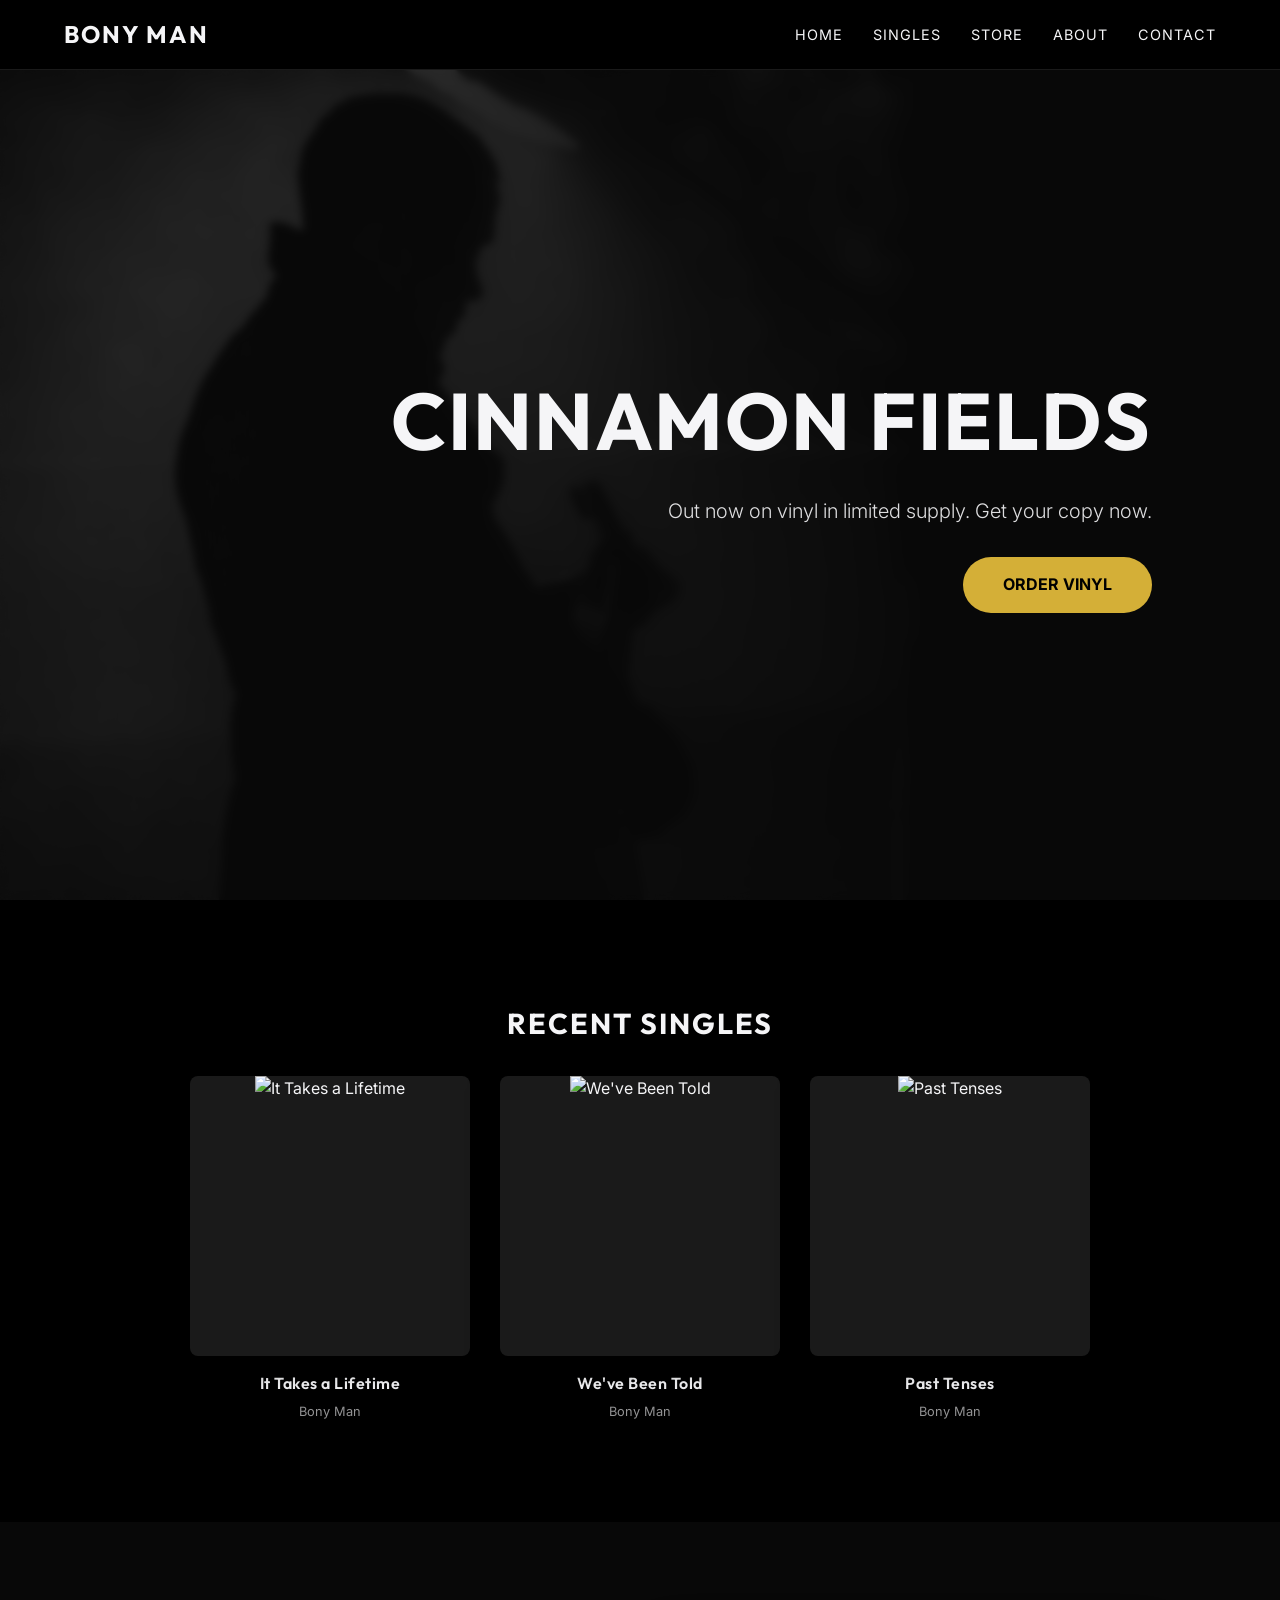
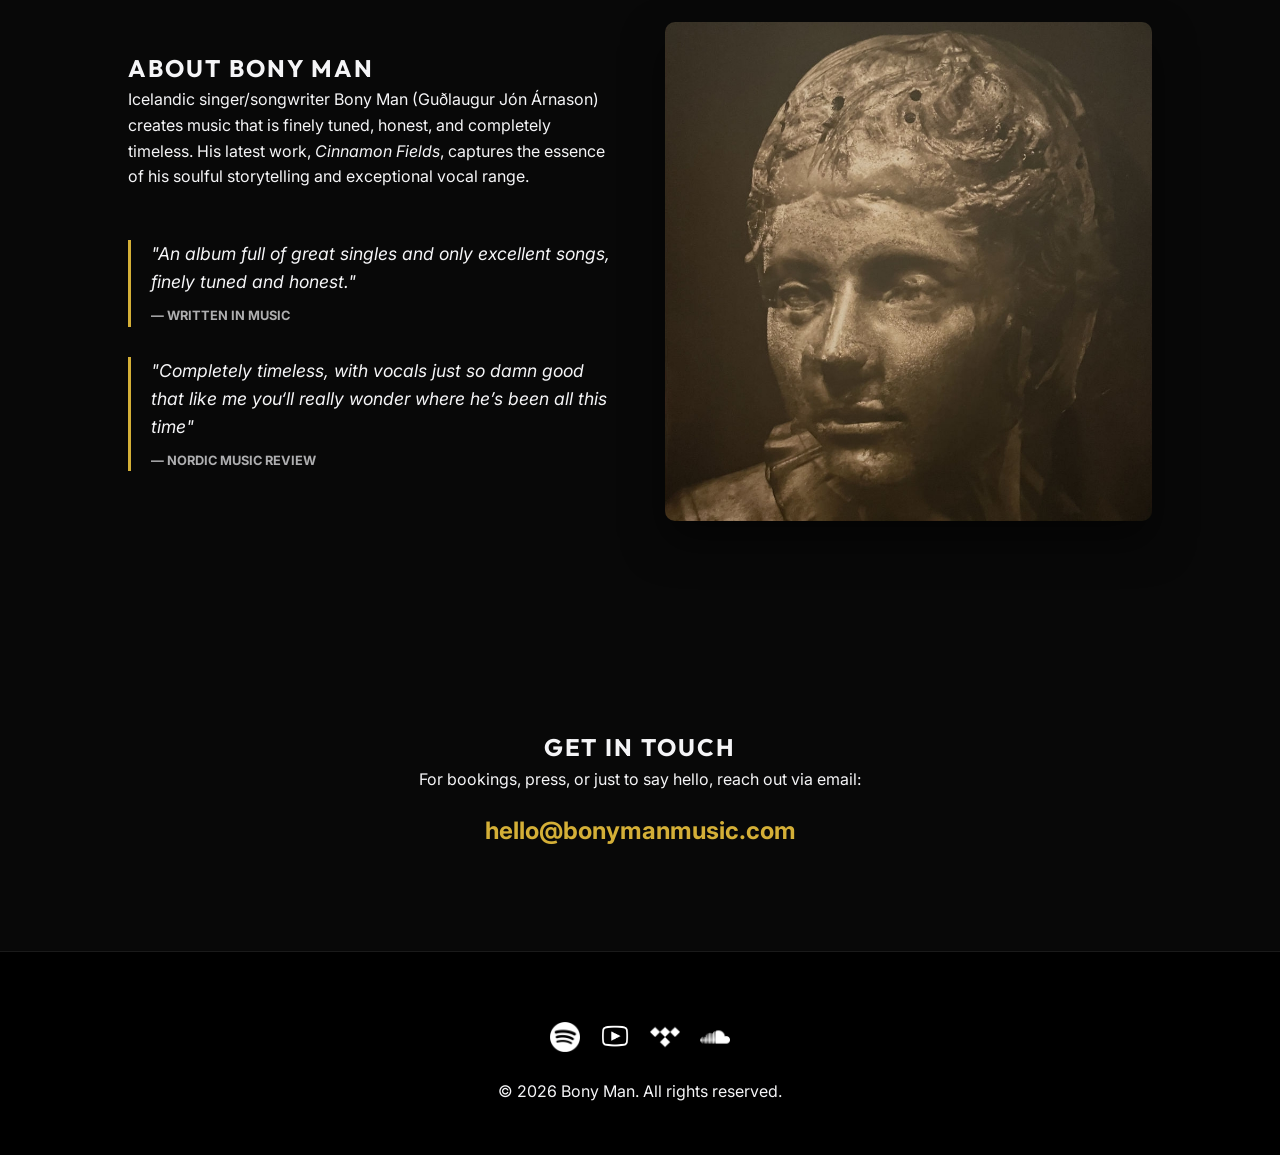
==== index.html @ 314c4dca "Initial commit: Bony Man Homepage" ====
<!DOCTYPE html>
<html lang="en">
<head>
    <meta charset="UTF-8">
    <meta name="viewport" content="width=device-width, initial-scale=1.0">
    <title>Bony Man | Cinnamon Fields</title>
    <meta name="description" content="Official website of Icelandic singer/songwriter Bony Man. Stream and buy the new album Cinnamon Fields.">
    <link rel="stylesheet" href="style.css">
</head>
<body>

    <div class="bg-wrapper"></div>

    <header>
        <a href="#" class="brand" id="nav-home">Bony Man</a>
        <nav>
            <ul>
                <li><a href="#">Home</a></li>
                <li><a href="#singles">Singles</a></li>
                <li><a href="https://bonymanmusic.com/collections/all" target="_blank">Store</a></li>
                <li><a href="#about">About</a></li>
                <li><a href="#contact">Contact</a></li>
            </ul>
        </nav>
    </header>

    <main>
        <section class="hero">
            <h1>Cinnamon Fields</h1>
            <p>Out now on vinyl in limited supply. Get your copy now.</p>
            <a href="https://bonymanmusic.com/products/bony-man-cinnamon-fields-vinyl" class="cta-button" target="_blank">Order Vinyl</a>
        </section>

        <section id="singles" class="recent-singles">
            <h2>Recent Singles</h2>
            <div class="singles-grid">
                <!-- It Takes a Lifetime -->
                <div class="single-item">
                    <a href="https://open.spotify.com/track/1tOb8Yal3JwSX6ijJuTnnU" target="_blank" class="single-link">
                        <div class="cover-container">
                            <img src="https://i.scdn.co/image/ab67616d0000b27340e9eff43332858eeaf5bcf6" alt="It Takes a Lifetime">
                            <div class="play-overlay">
                                <img src="spotify-xxl.png" alt="Play">
                            </div>
                        </div>
                        <div class="single-info">
                            <h3>It Takes a Lifetime</h3>
                            <p>Bony Man</p>
                        </div>
                    </a>
                </div>
                <!-- We've Been Told -->
                <div class="single-item">
                    <a href="https://open.spotify.com/track/4oiIKTsVmcbVFtM06JDmrp" target="_blank" class="single-link">
                        <div class="cover-container">
                            <img src="https://i.scdn.co/image/ab67616d0000b273d88ca817df7d6f83e07eb619" alt="We've Been Told">
                            <div class="play-overlay">
                                <img src="spotify-xxl.png" alt="Play">
                            </div>
                        </div>
                        <div class="single-info">
                            <h3>We've Been Told</h3>
                            <p>Bony Man</p>
                        </div>
                    </a>
                </div>
                <!-- Past Tenses -->
                <div class="single-item">
                    <a href="https://open.spotify.com/track/0FYcruRTu5aadolBDJCKzf" target="_blank" class="single-link">
                        <div class="cover-container">
                            <img src="https://i.scdn.co/image/ab67616d0000b2733564568951243048a2a9ff27" alt="Past Tenses">
                            <div class="play-overlay">
                                <img src="spotify-xxl.png" alt="Play">
                            </div>
                        </div>
                        <div class="single-info">
                            <h3>Past Tenses</h3>
                            <p>Bony Man</p>
                        </div>
                    </a>
                </div>
            </div>
        </section>

        <section id="about" class="about">
            <div class="bio">
                <h2>About Bony Man</h2>
                <p>Icelandic singer/songwriter Bony Man (Guðlaugur Jón Árnason) creates music that is finely tuned, honest, and completely timeless. His latest work, <em>Cinnamon Fields</em>, captures the essence of his soulful storytelling and exceptional vocal range.</p>
                
                <div class="press-quotes">
                    <div class="quote">
                        "An album full of great singles and only excellent songs, finely tuned and honest."
                        <cite>— Written in Music</cite>
                    </div>
                    <div class="quote">
                        "Completely timeless, with vocals just so damn good that like me you‘ll really wonder where he’s been all this time"
                        <cite>— Nordic Music Review</cite>
                    </div>
                </div>
            </div>
            <div class="album-art">
                <img src="Cinnamon_Cover.jpg" alt="Cinnamon Fields Album Cover" style="width: 100%; border-radius: 10px; box-shadow: 0 20px 40px rgba(0,0,0,0.5);">
            </div>
        </section>

        <section id="contact">
            <div style="text-align: center;">
                <h2>Get in Touch</h2>
                <p>For bookings, press, or just to say hello, reach out via email:</p>
                <a href="mailto:hello@bonymanmusic.com" style="color: var(--accent-color); font-size: 1.5rem; text-decoration: none; font-weight: 700; display: block; margin-top: 20px;">hello@bonymanmusic.com</a>
            </div>
        </section>
    </main>

    <footer id="footer">
        <div class="social-links">
            <a href="https://open.spotify.com/artist/2U7ttVDvmvjoR9PFQM4C0p" target="_blank">
                <img src="spotify-xxl.png" alt="Spotify">
            </a>
            <a href="https://www.youtube.com/channel/..." target="_blank">
                <img src="Youtube Icon.png" alt="YouTube">
            </a>
            <a href="https://tidal.com/..." target="_blank">
                <img src="Tidal Icon.png" alt="Tidal">
            </a>
            <a href="https://soundcloud.com/..." target="_blank">
                <img src="Soundcloud Icon.png" alt="Soundcloud">
            </a>
        </div>
        <p>&copy; 2026 Bony Man. All rights reserved.</p>
    </footer>

    <script>
        // Smooth scrolling for navigation links
        document.querySelectorAll('a[href^="#"]').forEach(anchor => {
            anchor.addEventListener('click', function (e) {
                if (this.getAttribute('href') !== '#') {
                    e.preventDefault();
                    document.querySelector(this.getAttribute('href')).scrollIntoView({
                        behavior: 'smooth'
                    });
                }
            });
        });

        // Simple scroll effect for the header
        window.addEventListener('scroll', () => {
            const header = document.querySelector('header');
            if (window.scrollY > 50) {
                header.style.height = '60px';
                header.style.background = 'rgba(0, 0, 0, 0.95)';
            } else {
                header.style.height = '70px';
                header.style.background = 'rgba(0, 0, 0, 0.8)';
            }
        });
    </script>
</body>
</html>
---- style.css ----
@import url('https://fonts.googleapis.com/css2?family=Outfit:wght@300;400;700&family=Inter:wght@300;400;600&display=swap');

:root {
    --bg-dark: #0a0a0a;
    --text-light: #f5f5f7;
    --accent-color: #d4af37; /* Gold accent for "Cinnamon" vibe */
    --nav-bg: rgba(0, 0, 0, 0.8);
    --glass-bg: rgba(255, 255, 255, 0.05);
    --glass-border: rgba(255, 255, 255, 0.1);
}

* {
    margin: 0;
    padding: 0;
    box-sizing: border-box;
}

body {
    font-family: 'Inter', sans-serif;
    background-color: var(--bg-dark);
    color: var(--text-light);
    line-height: 1.6;
    overflow-x: hidden;
}

h1, h2, h3, .brand {
    font-family: 'Outfit', sans-serif;
    font-weight: 700;
    text-transform: uppercase;
    letter-spacing: 2px;
}

/* Background Setup */
.bg-wrapper {
    position: fixed;
    top: 70px; /* Anchored below the navbar */
    left: 0;
    width: 100%;
    height: calc(100vh - 70px);
    z-index: -1;
    background: linear-gradient(to right, rgba(0,0,0,0) 0%, rgba(0,0,0,0.9) 100%), 
                url('BG-Bony3.jpg');
    background-size: 85% auto;
    background-position: top left;
    background-repeat: no-repeat;
    background-attachment: fixed;
}

.bg-wrapper::after {
    content: '';
    position: absolute;
    top: 0;
    left: 0;
    width: 100%;
    height: 100%;
    backdrop-filter: blur(15px);
    -webkit-mask-image: linear-gradient(to right, transparent 20%, black 100%);
    mask-image: linear-gradient(to right, transparent 20%, black 100%);
    pointer-events: none;
}

body {
    background-color: #000; /* Ensure the header area is black */
}

/* Navigation */
header {
    position: fixed;
    top: 0;
    width: 100%;
    height: 70px;
    background: var(--nav-bg);
    backdrop-filter: blur(8.5px); /* 15% reduction from 10px */
    display: flex;
    justify-content: space-between;
    align-items: center;
    padding: 0 5%;
    z-index: 1000;
    border-bottom: 1px solid var(--glass-border);
}

.brand {
    font-size: 1.5rem;
    color: var(--text-light);
    text-decoration: none;
    transition: color 0.3s ease;
}

.brand:hover {
    color: var(--accent-color);
}

nav ul {
    display: flex;
    list-style: none;
    gap: 30px;
}

nav a {
    color: var(--text-light);
    text-decoration: none;
    font-weight: 400;
    font-size: 0.9rem;
    text-transform: uppercase;
    letter-spacing: 1px;
    transition: opacity 0.3s ease, color 0.3s ease;
}

nav a:hover {
    color: var(--accent-color);
}

/* Hero Section */
.hero {
    height: calc(100vh - 70px);
    margin-top: 70px;
    display: flex;
    flex-direction: column;
    justify-content: center;
    align-items: flex-end; /* Align items to the right */
    text-align: right;    /* Align text to the right */
    padding: 0 10%;
}

.hero h1 {
    font-size: 5rem;
    margin-bottom: 10px;
    animation: fadeInDown 1.2s ease-out;
}

.hero p {
    font-size: 1.25rem;
    max-width: 600px;
    font-weight: 300;
    animation: fadeInUp 1.2s ease-out;
    opacity: 0.9;
}

.cta-button {
    margin-top: 30px;
    padding: 15px 40px;
    background: var(--accent-color);
    color: #000;
    text-decoration: none;
    font-weight: 700;
    text-transform: uppercase;
    border-radius: 50px;
    transition: transform 0.3s ease, box-shadow 0.3s ease;
    animation: fadeIn 2s ease-out;
}

.cta-button:hover {
    transform: translateY(-3px);
    box-shadow: 0 10px 20px rgba(212, 175, 55, 0.3);
}

/* Sections */
section {
    padding: 100px 10%;
    background: rgba(10, 10, 10, 0.8);
    backdrop-filter: blur(4.25px); /* 15% reduction from 5px */
}

.about {
    display: grid;
    grid-template-columns: 1fr 1fr;
    gap: 50px;
    align-items: center;
}

.press-quotes {
    margin-top: 50px;
}

.quote {
    font-style: italic;
    border-left: 3px solid var(--accent-color);
    padding-left: 20px;
    margin-bottom: 30px;
    font-size: 1.1rem;
}

.quote cite {
    display: block;
    margin-top: 10px;
    font-style: normal;
    font-weight: 700;
    text-transform: uppercase;
    font-size: 0.8rem;
    opacity: 0.7;
}

/* Footer */
footer {
    padding: 50px 10%;
    background: #000;
    text-align: center;
    border-top: 1px solid var(--glass-border);
}

.social-links {
    margin: 20px 0;
    display: flex;
    justify-content: center;
    gap: 20px;
}

.social-links img {
    width: 30px;
    height: 30px;
    filter: invert(1);
    transition: transform 0.3s ease;
}

.social-links img:hover {
    transform: scale(1.2);
}

/* Recent Singles Section */
.recent-singles {
    text-align: center;
    background: rgba(0, 0, 0, 0.9);
}

.recent-singles h2 {
    margin-bottom: 30px;
    font-size: 1.8rem; /* Smaller font */
}

.singles-grid {
    display: grid;
    grid-template-columns: repeat(auto-fit, minmax(200px, 1fr));
    gap: 30px;
    max-width: 900px;
    margin: 0 auto;
}

.single-link {
    text-decoration: none;
    color: var(--text-light);
    display: block;
}

.cover-container {
    position: relative;
    aspect-ratio: 1 / 1;
    overflow: hidden;
    border-radius: 8px;
    margin-bottom: 15px;
    background: #1a1a1a;
    box-shadow: 0 10px 30px rgba(0,0,0,0.5);
}

.cover-container img {
    width: 100%;
    height: 100%;
    object-fit: cover;
    transition: transform 0.5s ease;
}

.play-overlay {
    position: absolute;
    top: 0;
    left: 0;
    width: 100%;
    height: 100%;
    background: rgba(0,0,0,0.4);
    display: flex;
    justify-content: center;
    align-items: center;
    opacity: 0;
    transition: opacity 0.3s ease;
}

.play-overlay img {
    width: 50px;
    height: 50px;
    filter: brightness(0) invert(1);
}

.single-link:hover .cover-container img {
    transform: scale(1.05);
}

.single-link:hover .play-overlay {
    opacity: 1;
}

.single-info h3 {
    font-size: 1rem;
    margin-bottom: 5px;
    text-transform: none;
    letter-spacing: 0.5px;
    font-weight: 600;
}

.single-info p {
    font-size: 0.8rem;
    opacity: 0.6;
    margin: 0;
}

/* Animations */
@keyframes fadeInDown {
    from { opacity: 0; transform: translateY(-30px); }
    to { opacity: 1; transform: translateY(0); }
}

@keyframes fadeInUp {
    from { opacity: 0; transform: translateY(30px); }
    to { opacity: 1; transform: translateY(0); }
}

@keyframes fadeIn {
    from { opacity: 0; }
    to { opacity: 1; }
}

/* Responsive */
@media (max-width: 768px) {
    .hero h1 { font-size: 3rem; }
    .about { grid-template-columns: 1fr; }
    header { padding: 0 20px; }
    nav ul { display: none; } /* Could implement a hamburger menu later */
}
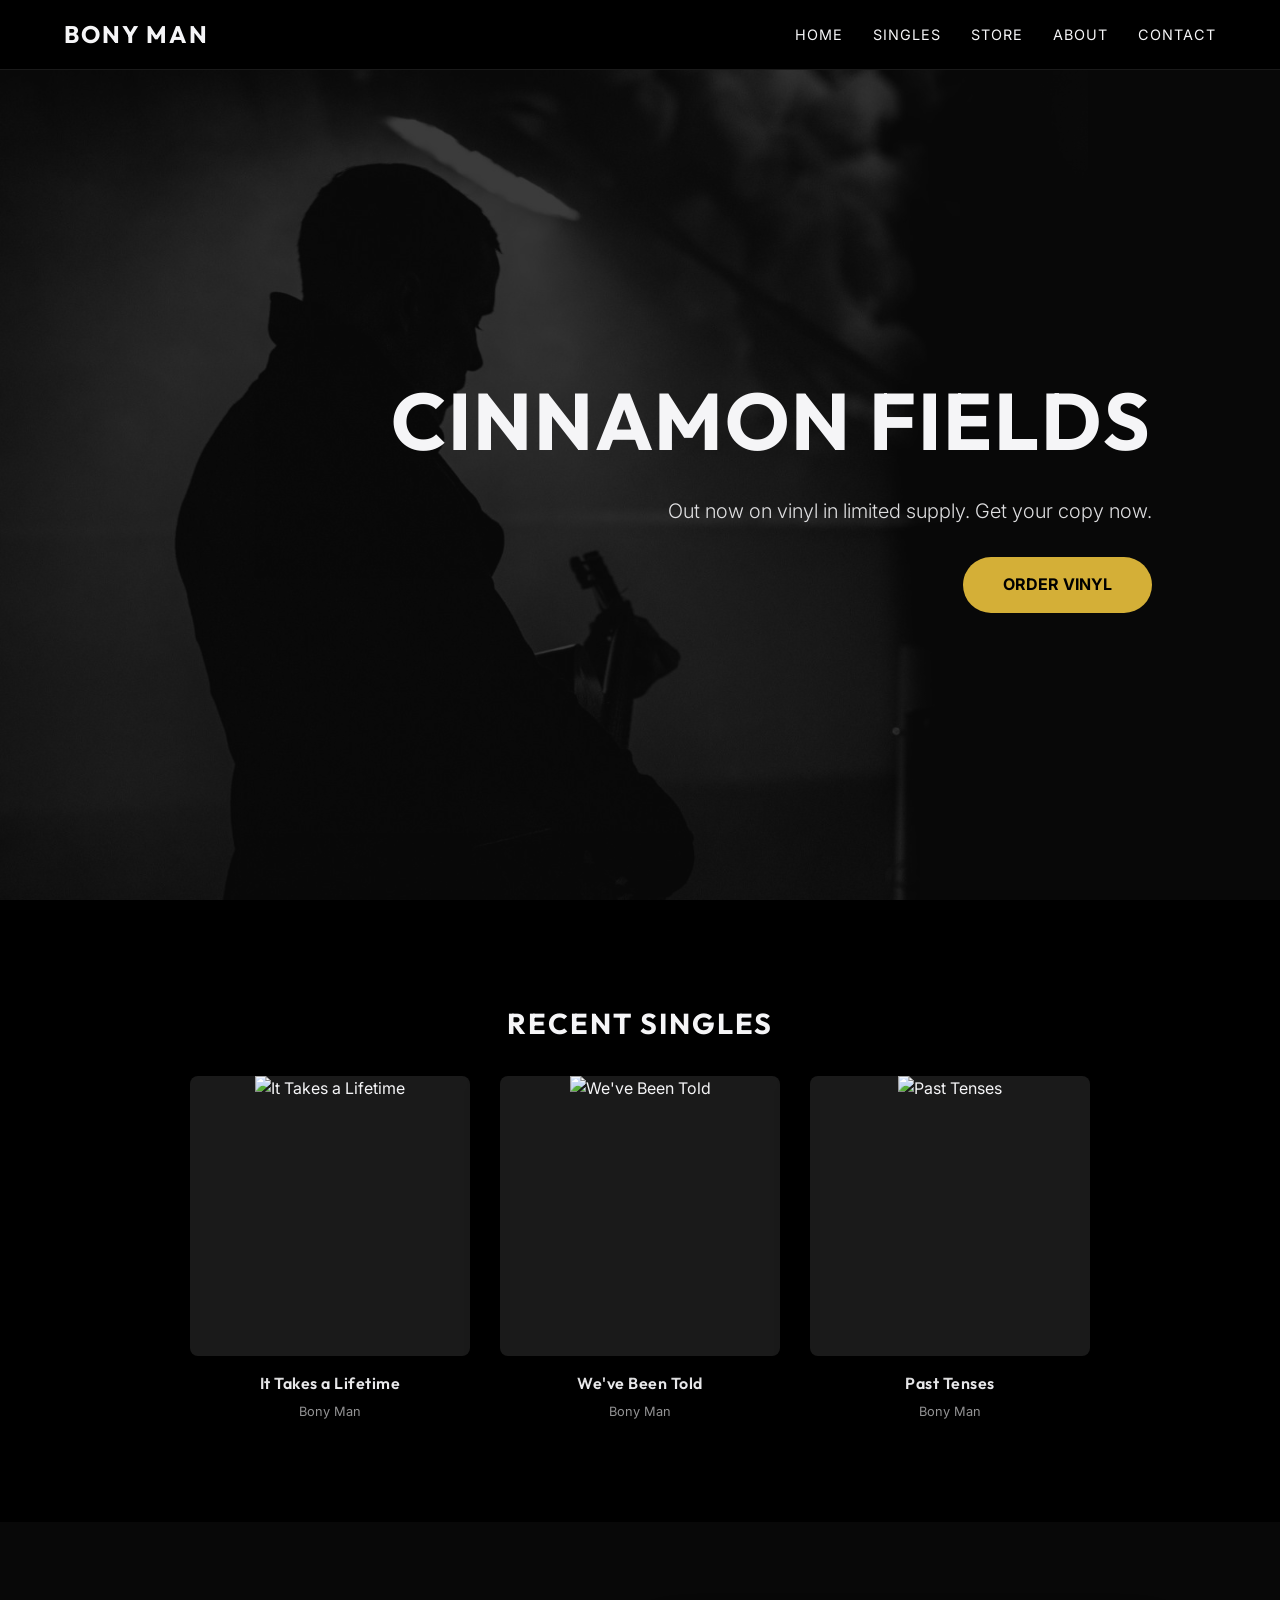
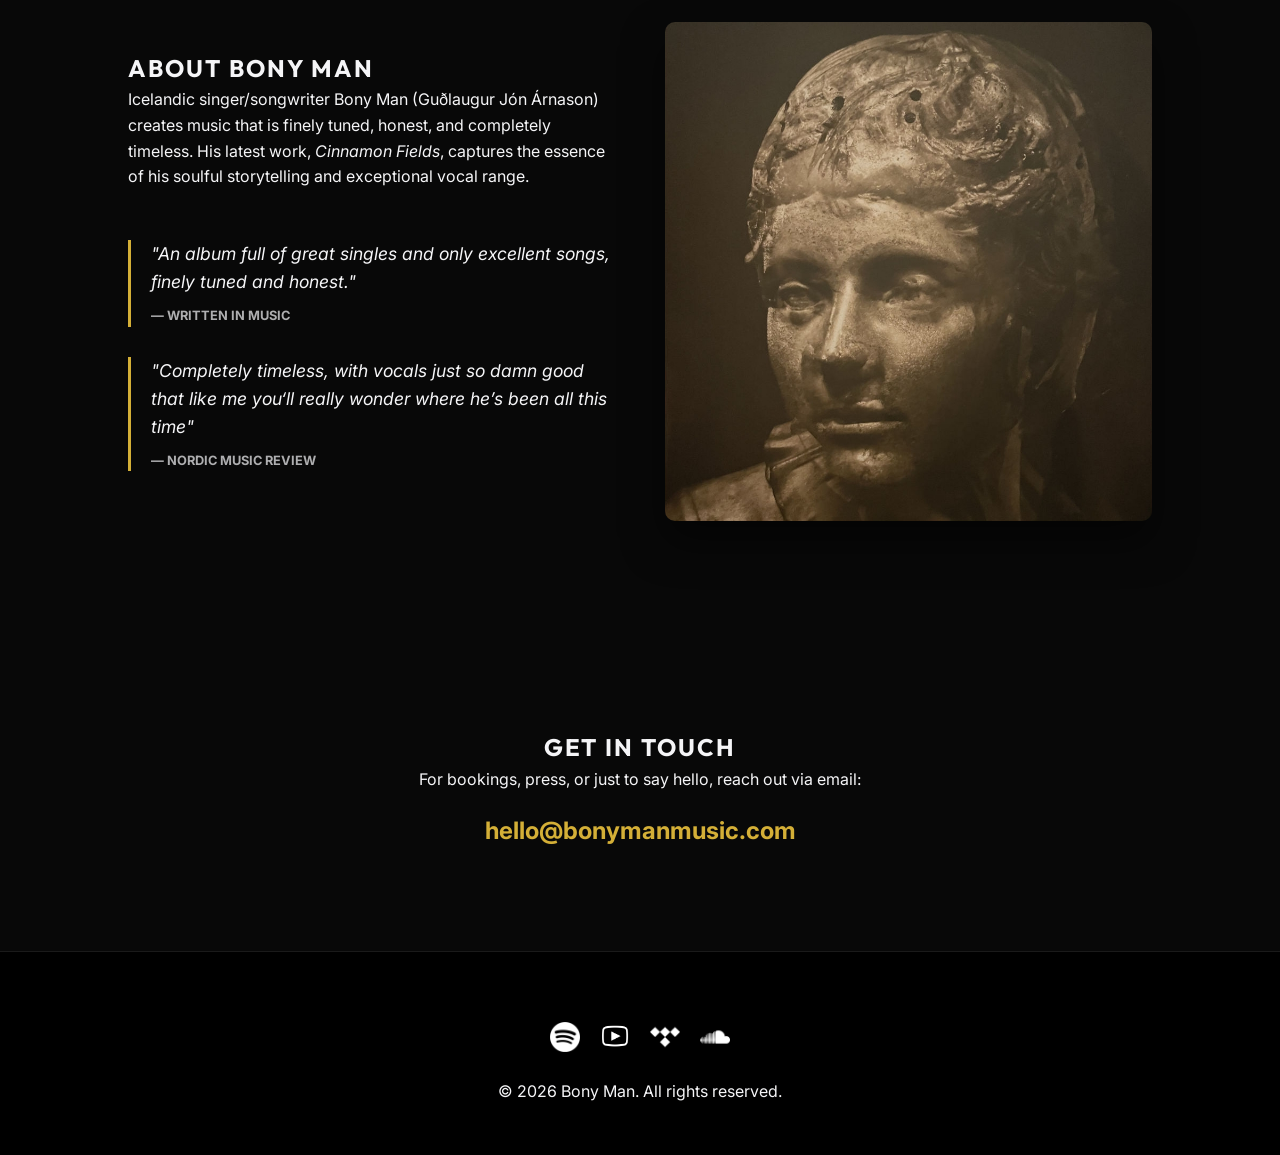
==== commit 61679730: "Implement dual-layer background for precise 30% right-side blur" ====
--- a/index.html
+++ b/index.html
@@ -9,7 +9,10 @@
 </head>
 <body>
 
-    <div class="bg-wrapper"></div>
+    <div class="bg-wrapper">
+        <div class="bg-sharp"></div>
+        <div class="bg-blurry"></div>
+    </div>
 
     <header>
         <a href="#" class="brand" id="nav-home">Bony Man</a>
--- a/style.css
+++ b/style.css
@@ -33,19 +33,33 @@
 /* Background Setup */
 .bg-wrapper {
     position: fixed;
-    top: 70px; /* Anchored below the navbar */
+    top: 70px;
     left: 0;
     width: 100%;
     height: calc(100vh - 70px);
     z-index: -1;
-    background: linear-gradient(to right, rgba(0,0,0,0) 0%, rgba(0,0,0,0.9) 100%), 
-                url('BG-Bony3.jpg');
+    background-color: #000;
+}
+
+.bg-sharp, .bg-blurry {
+    position: absolute;
+    top: 0;
+    left: 0;
+    width: 100%;
+    height: 100%;
+    background-image: url('BG-Bony3.jpg');
     background-size: 85% auto;
     background-position: top left;
     background-repeat: no-repeat;
-    background-attachment: fixed;
-}
-
+}
+
+.bg-blurry {
+    filter: blur(20px); /* Adjust intensity as needed */
+    -webkit-mask-image: linear-gradient(to right, transparent 70%, black 100%);
+    mask-image: linear-gradient(to right, transparent 70%, black 100%);
+}
+
+/* Optional: Keep the dark gradient overlay on the whole wrapper for text readability */
 .bg-wrapper::after {
     content: '';
     position: absolute;
@@ -53,9 +67,7 @@
     left: 0;
     width: 100%;
     height: 100%;
-    backdrop-filter: blur(15px);
-    -webkit-mask-image: linear-gradient(to right, transparent 20%, black 100%);
-    mask-image: linear-gradient(to right, transparent 20%, black 100%);
+    background: linear-gradient(to right, rgba(0,0,0,0) 70%, rgba(0,0,0,0.8) 100%);
     pointer-events: none;
 }
 
@@ -70,7 +82,6 @@
     width: 100%;
     height: 70px;
     background: var(--nav-bg);
-    backdrop-filter: blur(8.5px); /* 15% reduction from 10px */
     display: flex;
     justify-content: space-between;
     align-items: center;
@@ -158,7 +169,6 @@
 section {
     padding: 100px 10%;
     background: rgba(10, 10, 10, 0.8);
-    backdrop-filter: blur(4.25px); /* 15% reduction from 5px */
 }
 
 .about {
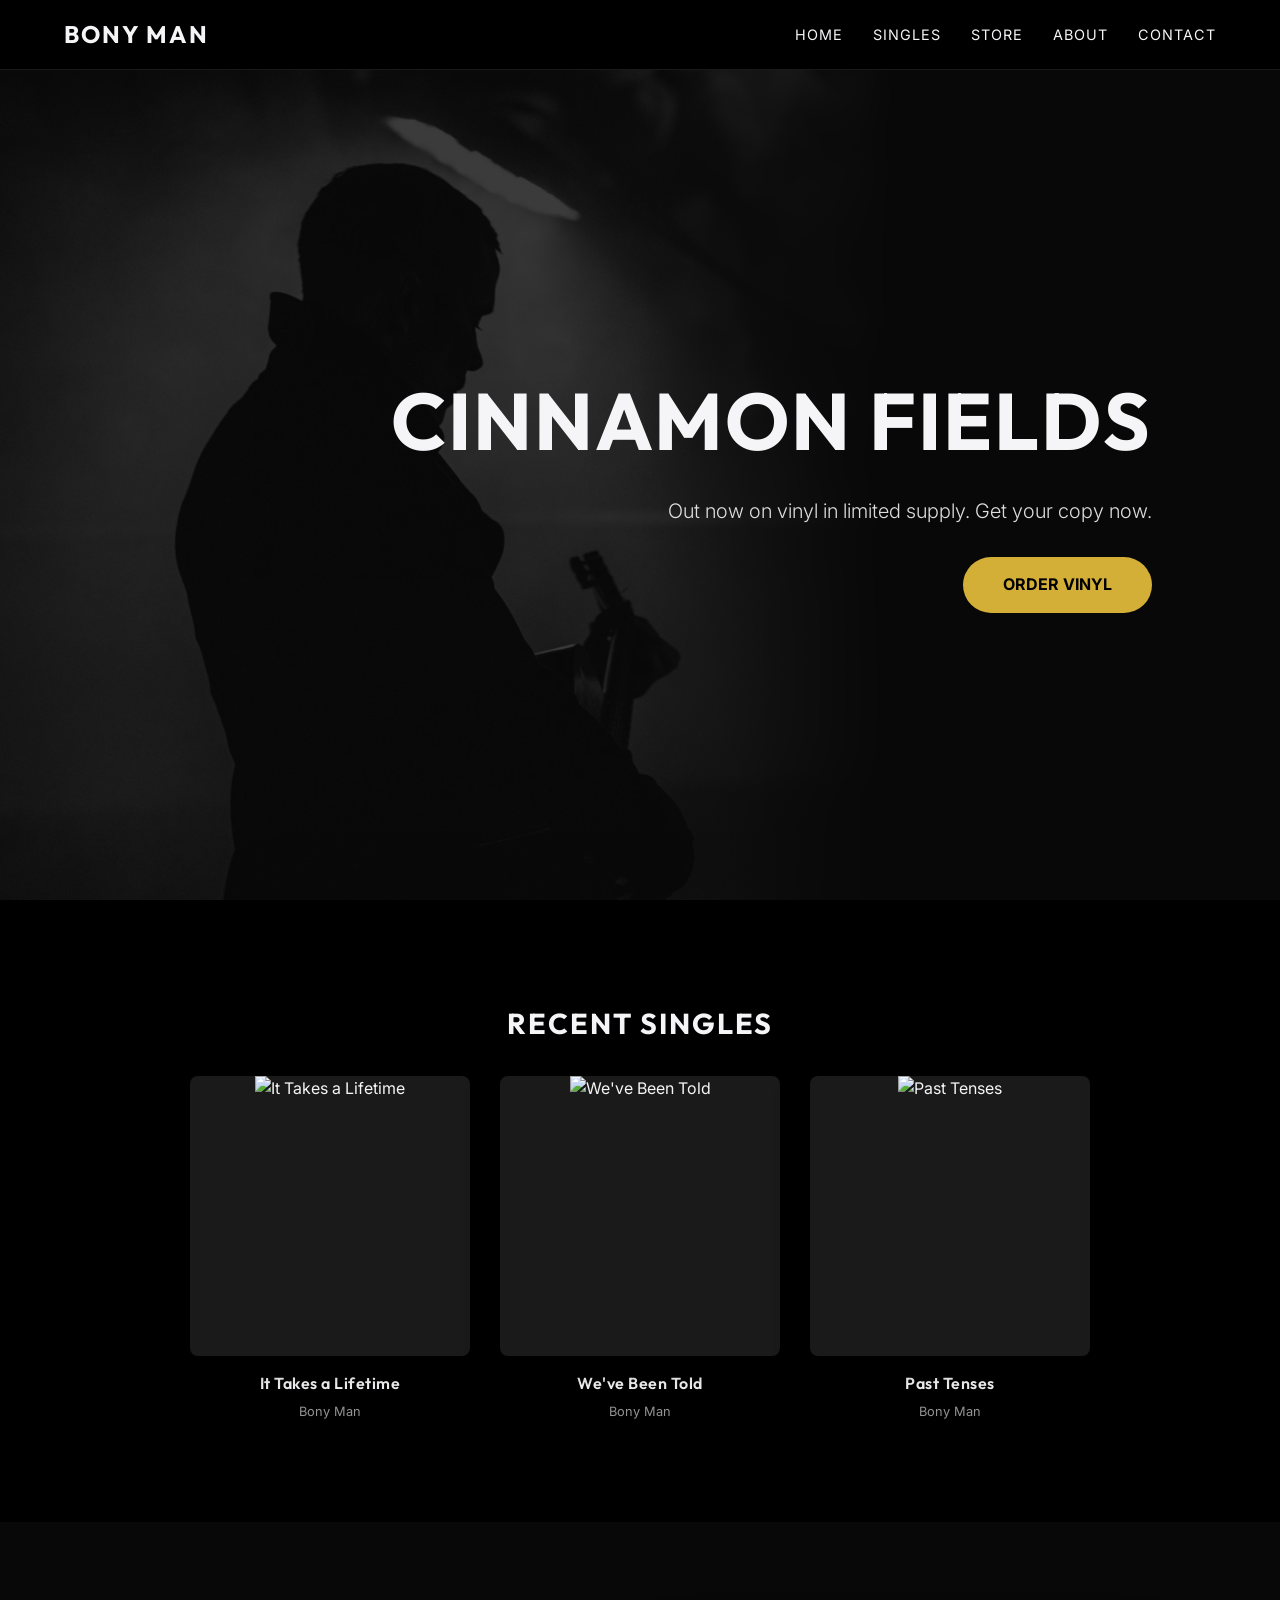
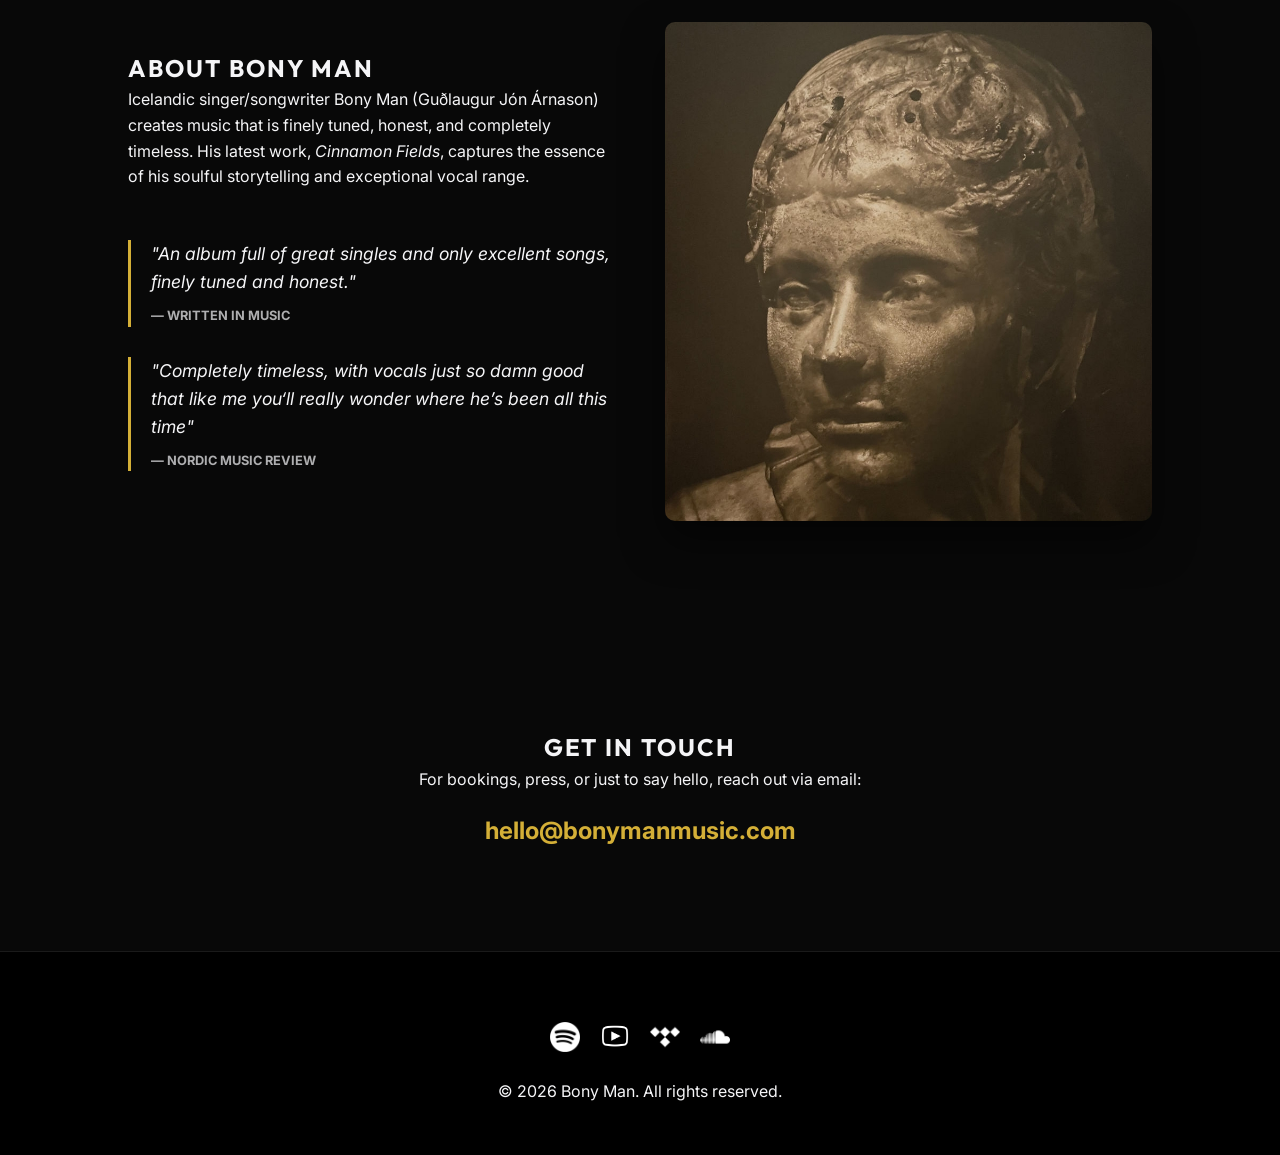
==== commit 2a4a29af: "Add official store page with merch products" ====
--- a/index.html
+++ b/index.html
@@ -20,7 +20,7 @@
             <ul>
                 <li><a href="#">Home</a></li>
                 <li><a href="#singles">Singles</a></li>
-                <li><a href="https://bonymanmusic.com/collections/all" target="_blank">Store</a></li>
+                <li><a href="store.html">Store</a></li>
                 <li><a href="#about">About</a></li>
                 <li><a href="#contact">Contact</a></li>
             </ul>
--- a/style.css
+++ b/style.css
@@ -55,8 +55,8 @@
 
 .bg-blurry {
     filter: blur(20px); /* Adjust intensity as needed */
-    -webkit-mask-image: linear-gradient(to right, transparent 70%, black 100%);
-    mask-image: linear-gradient(to right, transparent 70%, black 100%);
+    -webkit-mask-image: linear-gradient(to right, transparent 50%, black 70%);
+    mask-image: linear-gradient(to right, transparent 50%, black 70%);
 }
 
 /* Optional: Keep the dark gradient overlay on the whole wrapper for text readability */
@@ -67,7 +67,7 @@
     left: 0;
     width: 100%;
     height: 100%;
-    background: linear-gradient(to right, rgba(0,0,0,0) 70%, rgba(0,0,0,0.8) 100%);
+    background: linear-gradient(to right, rgba(0,0,0,0) 50%, rgba(0,0,0,1) 70%, rgba(0,0,0,1) 100%);
     pointer-events: none;
 }
 
@@ -310,6 +310,103 @@
     margin: 0;
 }
 
+/* Store Page Styles */
+.store-container {
+    padding-top: 120px;
+    min-height: 100vh;
+}
+
+.store-grid {
+    display: grid;
+    grid-template-columns: repeat(auto-fit, minmax(300px, 1fr));
+    gap: 40px;
+    max-width: 1200px;
+    margin: 0 auto;
+    padding-bottom: 100px;
+}
+
+.product-card {
+    background: rgba(255, 255, 255, 0.03);
+    border: 1px solid rgba(255, 255, 255, 0.05);
+    border-radius: 12px;
+    overflow: hidden;
+    transition: transform 0.3s ease, box-shadow 0.3s ease;
+    display: flex;
+    flex-direction: column;
+}
+
+.product-card:hover {
+    transform: translateY(-5px);
+    box-shadow: 0 15px 40px rgba(0,0,0,0.4);
+    border-color: rgba(212, 175, 55, 0.2);
+}
+
+.product-image-wrapper {
+    position: relative;
+    aspect-ratio: 1 / 1;
+    overflow: hidden;
+}
+
+.product-image-wrapper img {
+    width: 100%;
+    height: 100%;
+    object-fit: cover;
+    transition: transform 0.5s ease, opacity 0.5s ease;
+}
+
+.product-image-secondary {
+    position: absolute;
+    top: 0;
+    left: 0;
+    opacity: 0;
+}
+
+.product-card:hover .product-image-secondary {
+    opacity: 1;
+}
+
+.product-info {
+    padding: 20px;
+    text-align: left;
+    flex-grow: 1;
+    display: flex;
+    flex-direction: column;
+    justify-content: space-between;
+}
+
+.product-info h3 {
+    font-size: 1.2rem;
+    margin-bottom: 10px;
+    text-transform: none;
+    letter-spacing: 0.5px;
+}
+
+.price {
+    font-family: 'Outfit', sans-serif;
+    font-size: 1.3rem;
+    font-weight: 700;
+    color: var(--accent-color);
+}
+
+.buy-btn {
+    margin-top: 20px;
+    padding: 12px;
+    background: transparent;
+    color: var(--text-light);
+    border: 1px solid var(--accent-color);
+    text-transform: uppercase;
+    letter-spacing: 1px;
+    font-size: 0.8rem;
+    font-weight: 700;
+    cursor: pointer;
+    transition: all 0.3s ease;
+}
+
+.buy-btn:hover {
+    background: var(--accent-color);
+    color: #000;
+}
+
 /* Animations */
 @keyframes fadeInDown {
     from { opacity: 0; transform: translateY(-30px); }
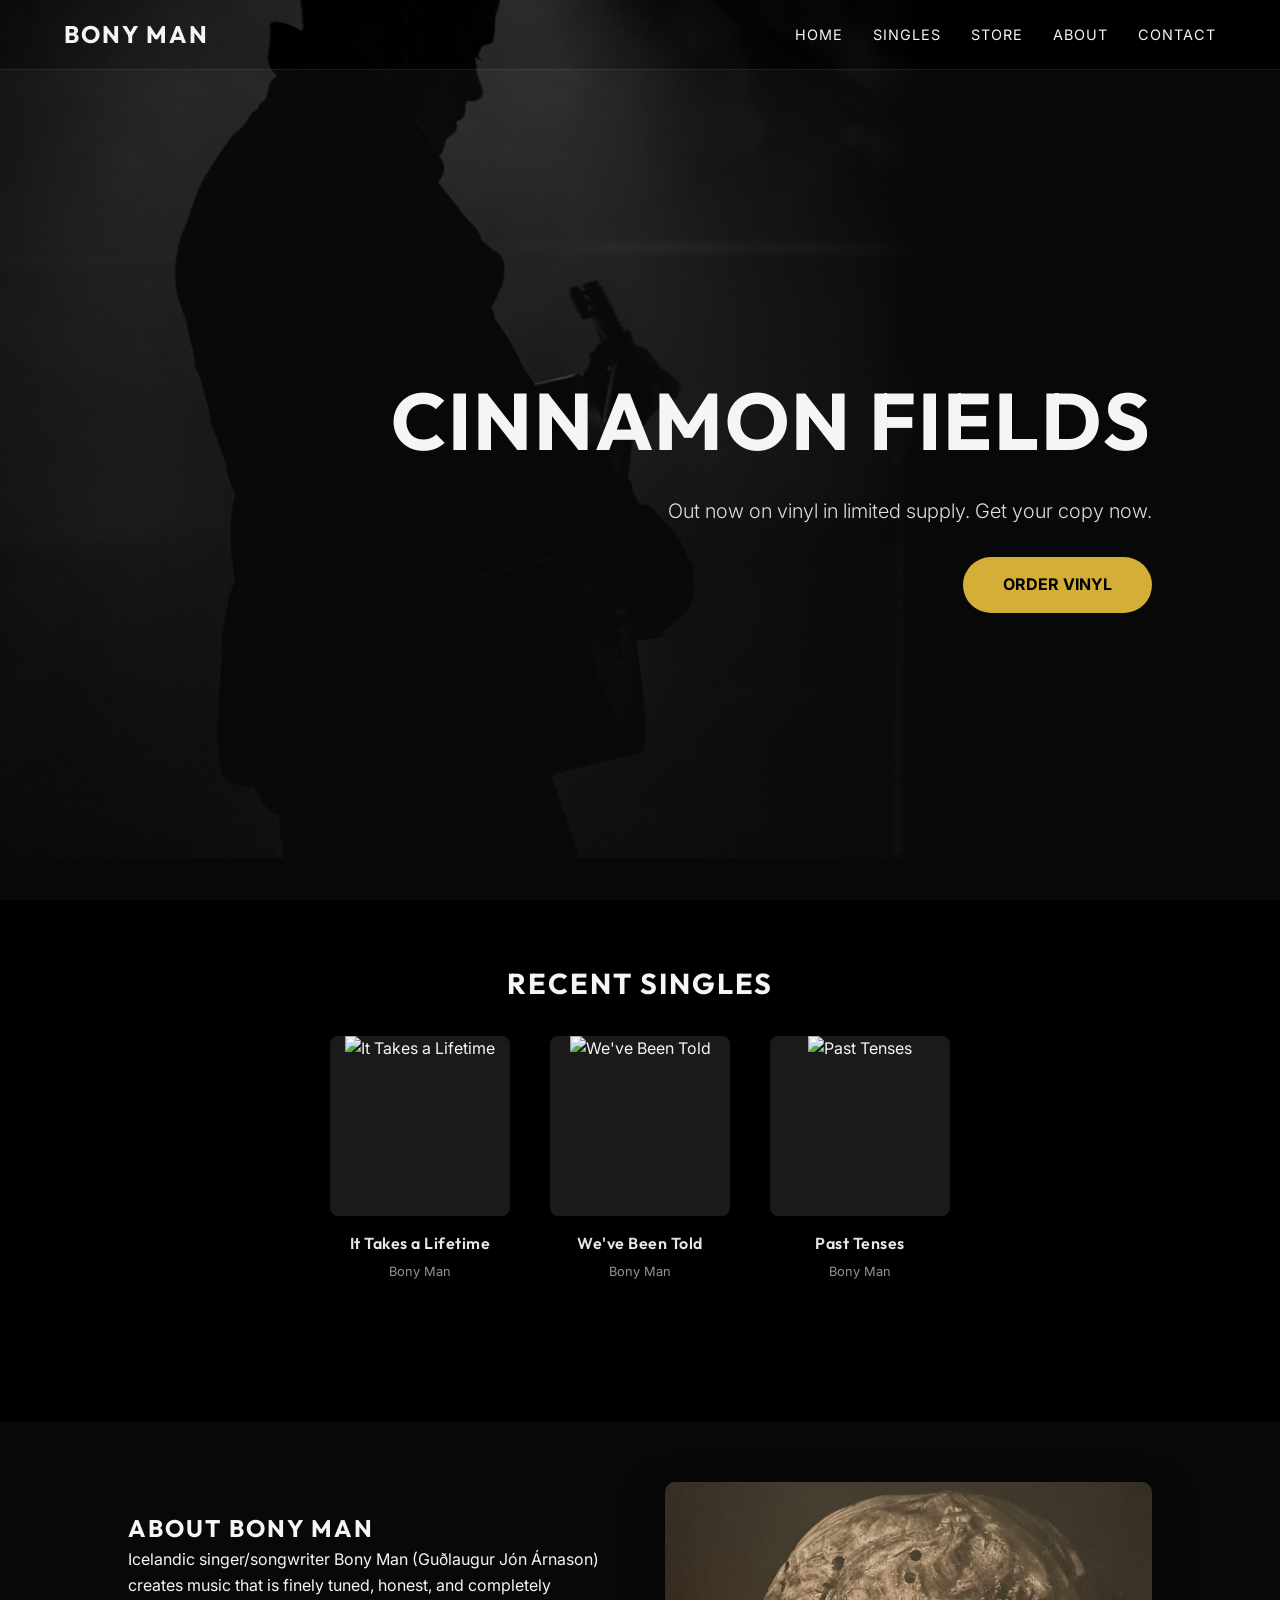
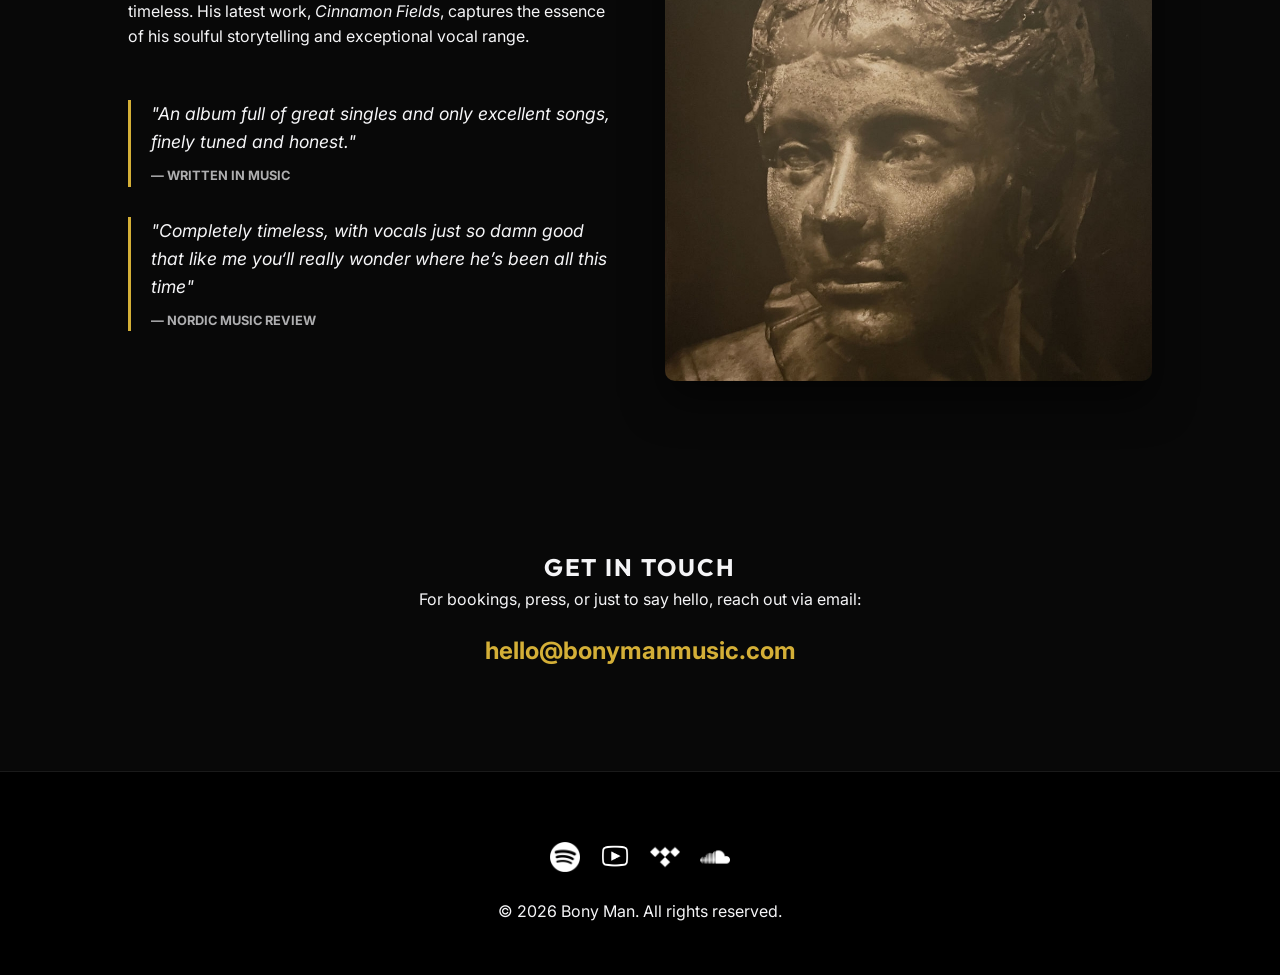
==== commit 95f55b17: "Aggressive iOS scroll glitch fix and sync gradient/blur to 90% peak" ====
--- a/index.html
+++ b/index.html
@@ -12,6 +12,7 @@
     <div class="bg-wrapper">
         <div class="bg-sharp"></div>
         <div class="bg-blurry"></div>
+        <div class="bg-overlay"></div>
     </div>
 
     <header>
--- a/style.css
+++ b/style.css
@@ -33,10 +33,10 @@
 /* Background Setup */
 .bg-wrapper {
     position: fixed;
-    top: 70px;
+    top: -200px;
     left: 0;
     width: 100%;
-    height: calc(100vh - 70px);
+    height: calc(100vh + 400px);
     z-index: -1;
     background-color: #000;
 }
@@ -55,19 +55,17 @@
 
 .bg-blurry {
     filter: blur(20px); /* Adjust intensity as needed */
-    -webkit-mask-image: linear-gradient(to right, transparent 50%, black 70%);
-    mask-image: linear-gradient(to right, transparent 50%, black 70%);
-}
-
-/* Optional: Keep the dark gradient overlay on the whole wrapper for text readability */
-.bg-wrapper::after {
-    content: '';
+    -webkit-mask-image: linear-gradient(to right, transparent 50%, black 90%);
+    mask-image: linear-gradient(to right, transparent 50%, black 90%);
+}
+
+.bg-overlay {
     position: absolute;
     top: 0;
     left: 0;
     width: 100%;
     height: 100%;
-    background: linear-gradient(to right, rgba(0,0,0,0) 50%, rgba(0,0,0,1) 70%, rgba(0,0,0,1) 100%);
+    background: linear-gradient(to right, rgba(0,0,0,0) 50%, rgba(0,0,0,1) 90%, rgba(0,0,0,1) 100%);
     pointer-events: none;
 }
 
@@ -167,7 +165,7 @@
 
 /* Sections */
 section {
-    padding: 100px 10%;
+    padding: 60px 10% 100px; /* Reduced top padding from 100px */
     background: rgba(10, 10, 10, 0.8);
 }
 
@@ -238,11 +236,30 @@
 }
 
 .singles-grid {
-    display: grid;
-    grid-template-columns: repeat(auto-fit, minmax(200px, 1fr));
-    gap: 30px;
-    max-width: 900px;
-    margin: 0 auto;
+    display: flex;
+    flex-wrap: nowrap;
+    justify-content: center;
+    gap: 18px; /* Increased from 10px for a bit more air */
+    max-width: 1000px;
+    margin: 20px auto 40px; /* Reduced top margin */
+    padding: 0 10px;
+}
+
+.single-item {
+    flex: 0 1 30%;
+    min-width: 75px; /* Slightly reduced to allow more gap space */
+    max-width: 180px;
+    text-align: center;
+}
+
+@media (min-width: 768px) {
+    .singles-grid {
+        flex-wrap: wrap;
+        gap: 40px;
+    }
+    .single-item {
+        flex: 0 1 180px; /* Fixed size on desktop to allow up to 6 per row */
+    }
 }
 
 .single-link {
@@ -283,8 +300,8 @@
 }
 
 .play-overlay img {
-    width: 50px;
-    height: 50px;
+    width: 30px;
+    height: 30px;
     filter: brightness(0) invert(1);
 }
 
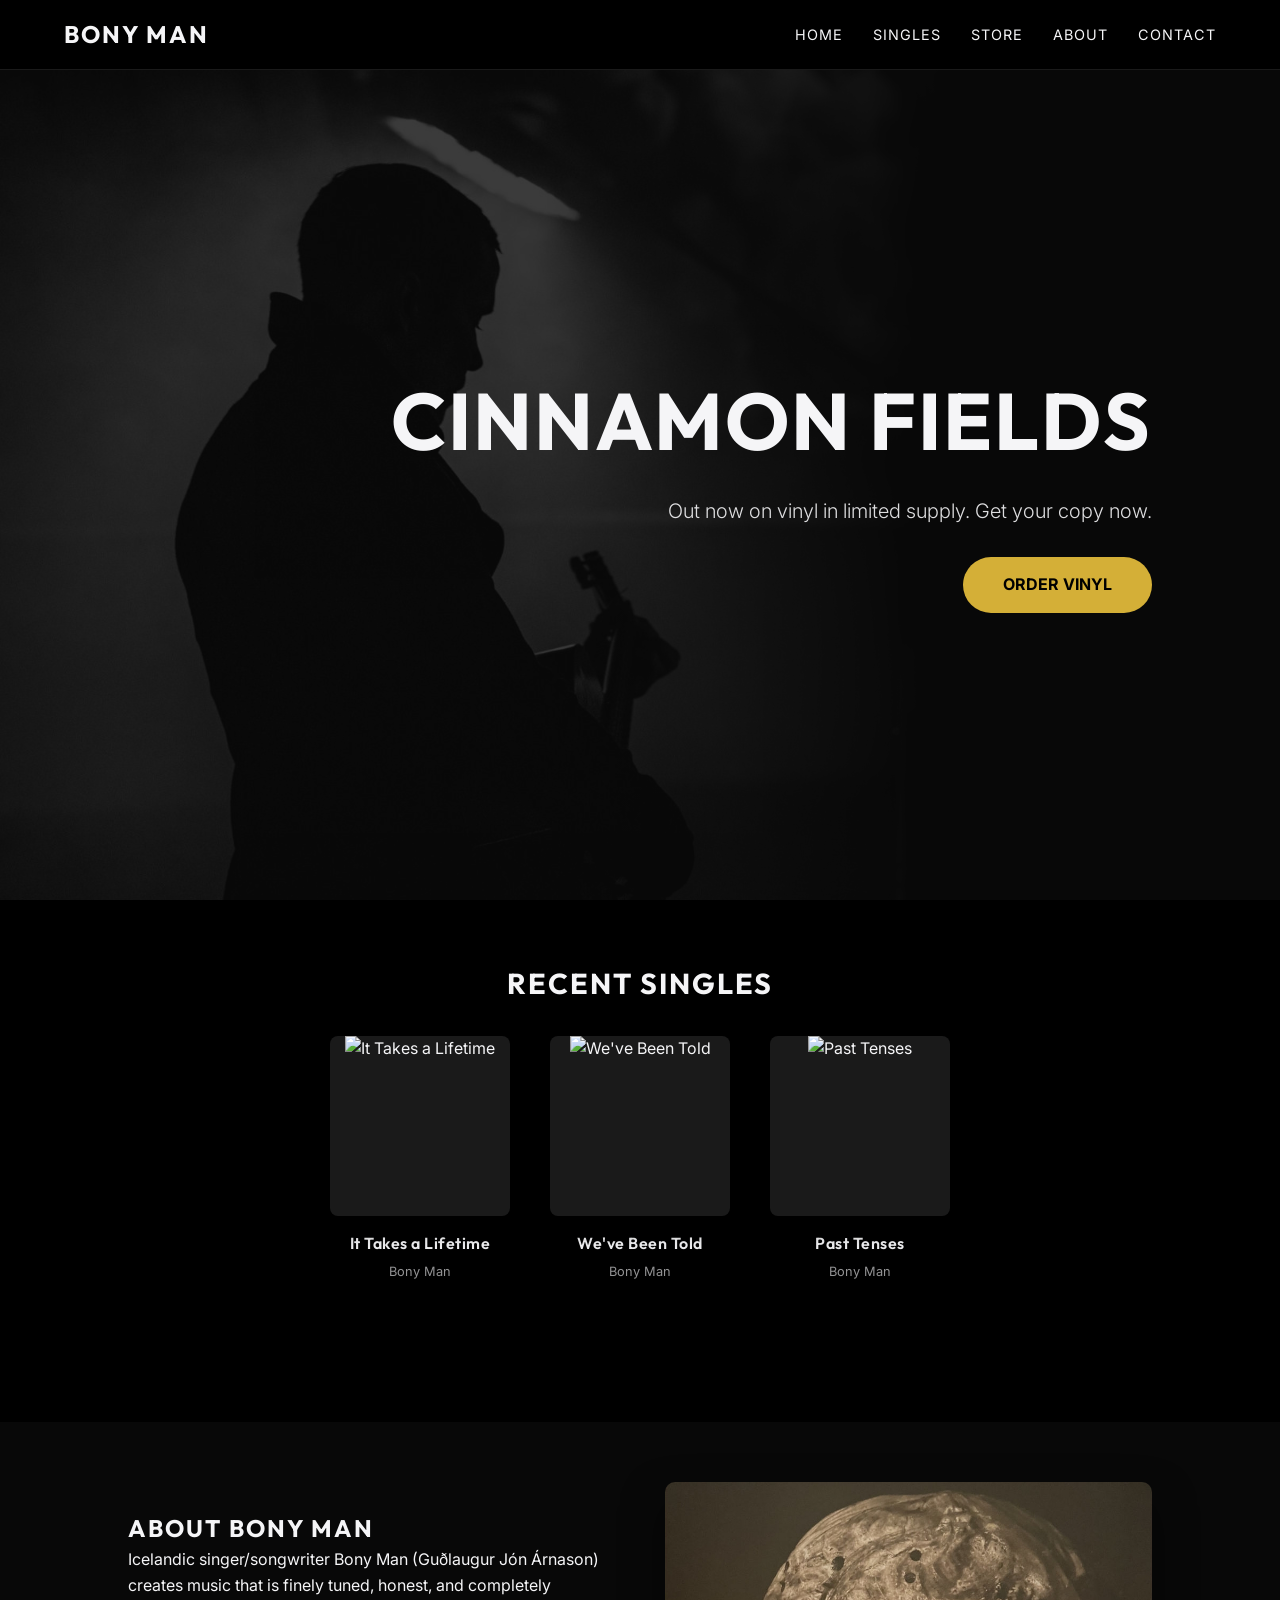
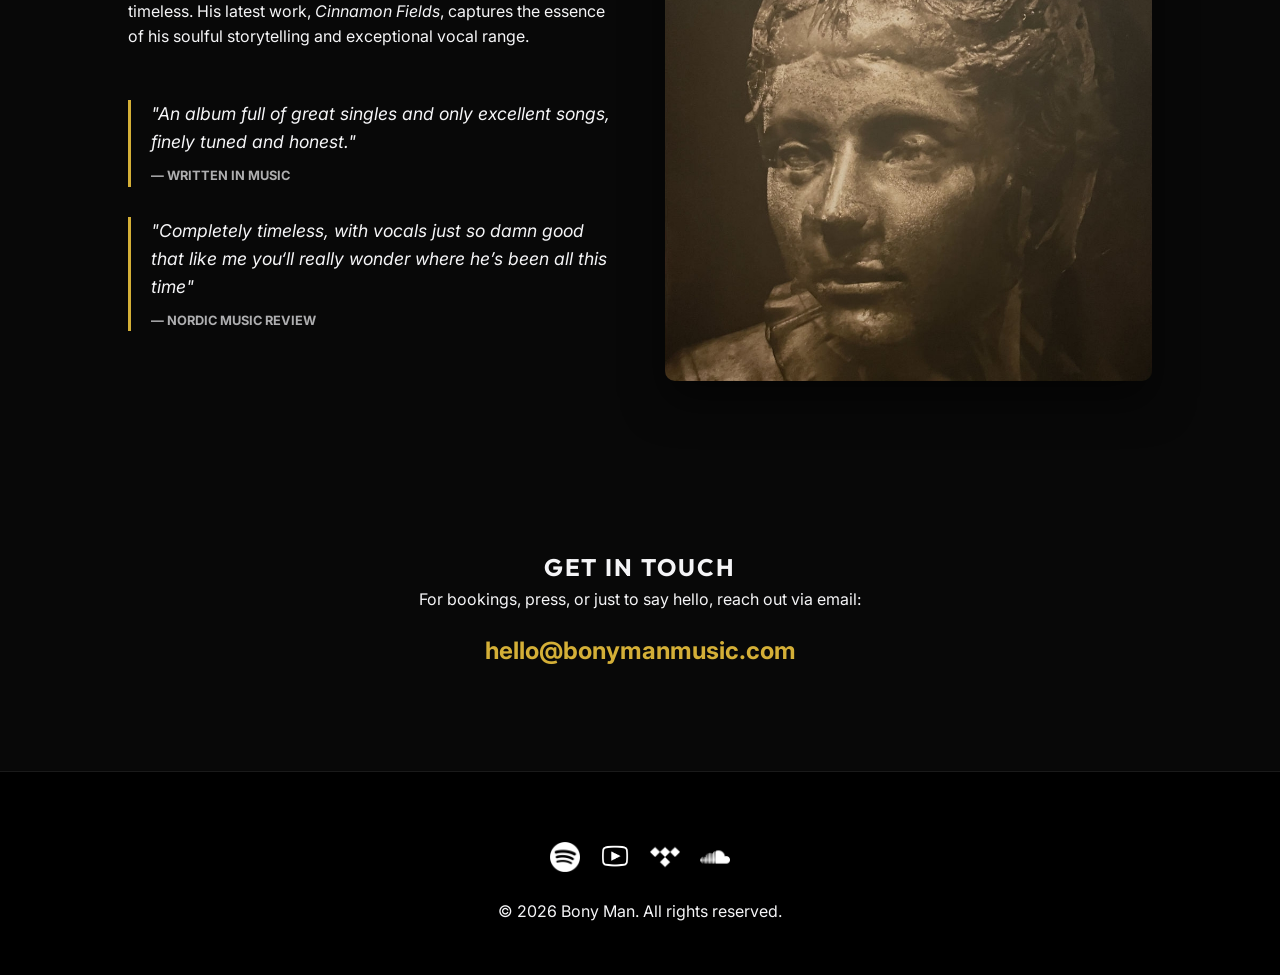
==== commit 5c6dced3: "Merge gradient into background layers for zero-lag rendering and restore background position" ====
--- a/index.html
+++ b/index.html
@@ -12,7 +12,6 @@
     <div class="bg-wrapper">
         <div class="bg-sharp"></div>
         <div class="bg-blurry"></div>
-        <div class="bg-overlay"></div>
     </div>
 
     <header>
--- a/style.css
+++ b/style.css
@@ -33,10 +33,10 @@
 /* Background Setup */
 .bg-wrapper {
     position: fixed;
-    top: -200px;
+    top: 70px;
     left: 0;
     width: 100%;
-    height: calc(100vh + 400px);
+    height: calc(100vh - 70px);
     z-index: -1;
     background-color: #000;
 }
@@ -47,7 +47,9 @@
     left: 0;
     width: 100%;
     height: 100%;
-    background-image: url('BG-Bony3.jpg');
+    background-image: 
+        linear-gradient(to right, rgba(0,0,0,0) 50%, rgba(0,0,0,1) 90%, rgba(0,0,0,1) 100%),
+        url('BG-Bony3.jpg');
     background-size: 85% auto;
     background-position: top left;
     background-repeat: no-repeat;
@@ -59,15 +61,7 @@
     mask-image: linear-gradient(to right, transparent 50%, black 90%);
 }
 
-.bg-overlay {
-    position: absolute;
-    top: 0;
-    left: 0;
-    width: 100%;
-    height: 100%;
-    background: linear-gradient(to right, rgba(0,0,0,0) 50%, rgba(0,0,0,1) 90%, rgba(0,0,0,1) 100%);
-    pointer-events: none;
-}
+/* Gradient is now integrated into background-image above */
 
 body {
     background-color: #000; /* Ensure the header area is black */
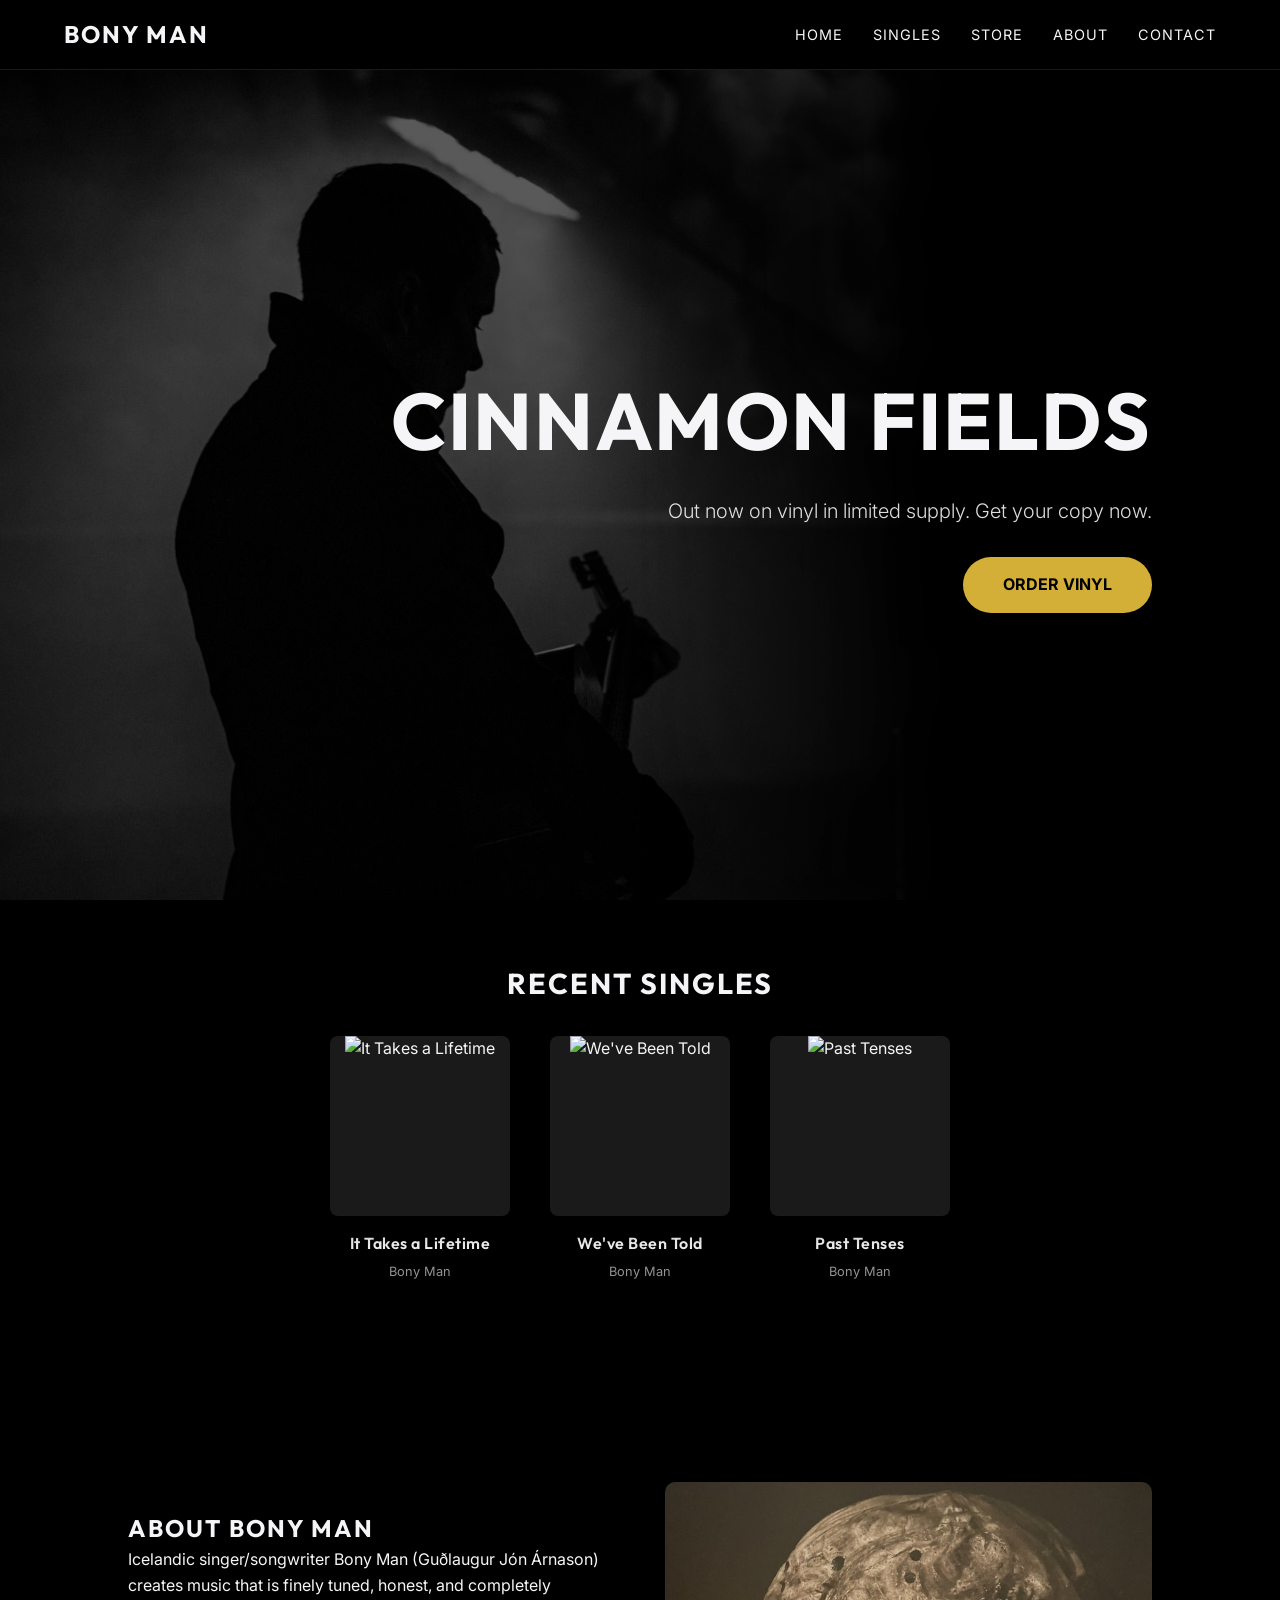
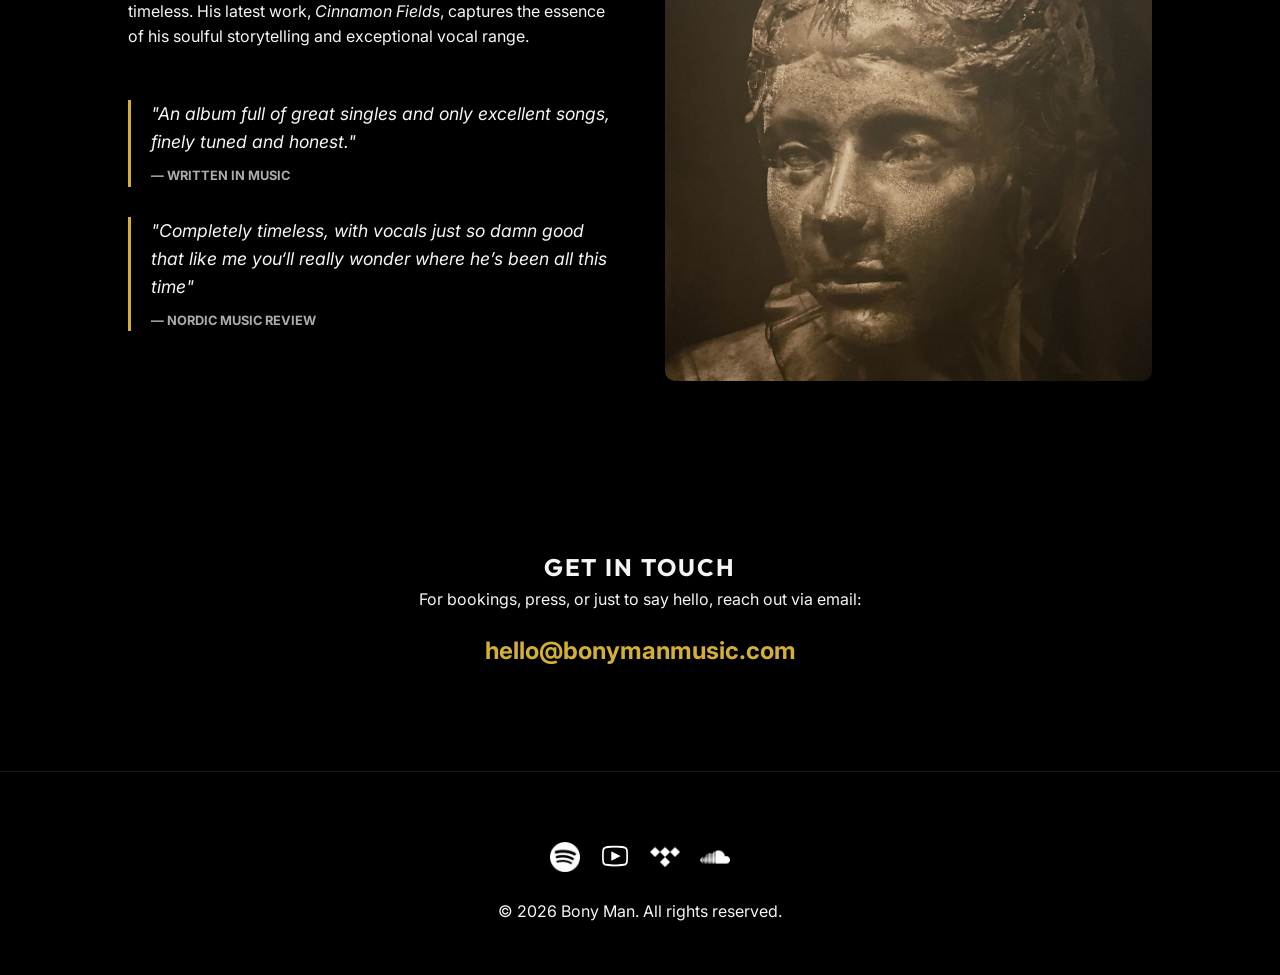
==== commit e89f65c8: "Update hero CTA button to point to local store page" ====
--- a/index.html
+++ b/index.html
@@ -31,7 +31,7 @@
         <section class="hero">
             <h1>Cinnamon Fields</h1>
             <p>Out now on vinyl in limited supply. Get your copy now.</p>
-            <a href="https://bonymanmusic.com/products/bony-man-cinnamon-fields-vinyl" class="cta-button" target="_blank">Order Vinyl</a>
+            <a href="store.html" class="cta-button">Order Vinyl</a>
         </section>
 
         <section id="singles" class="recent-singles">
--- a/style.css
+++ b/style.css
@@ -33,10 +33,10 @@
 /* Background Setup */
 .bg-wrapper {
     position: fixed;
-    top: 70px;
+    top: 0; /* Cover the entire screen to prevent bounce gaps */
     left: 0;
     width: 100%;
-    height: calc(100vh - 70px);
+    height: 100vh;
     z-index: -1;
     background-color: #000;
 }
@@ -48,10 +48,11 @@
     width: 100%;
     height: 100%;
     background-image: 
+        linear-gradient(rgba(0,0,0,0.65), rgba(0,0,0,0.65)), /* Integrated Global Dark Tint */
         linear-gradient(to right, rgba(0,0,0,0) 50%, rgba(0,0,0,1) 90%, rgba(0,0,0,1) 100%),
         url('BG-Bony3.jpg');
     background-size: 85% auto;
-    background-position: top left;
+    background-position: 0 70px; /* Anchor the image 70px down, below the navbar */
     background-repeat: no-repeat;
 }
 
@@ -159,8 +160,8 @@
 
 /* Sections */
 section {
-    padding: 60px 10% 100px; /* Reduced top padding from 100px */
-    background: rgba(10, 10, 10, 0.8);
+    padding: 60px 10% 100px;
+    background: transparent; /* Removed moving overlay */
 }
 
 .about {
@@ -221,7 +222,7 @@
 /* Recent Singles Section */
 .recent-singles {
     text-align: center;
-    background: rgba(0, 0, 0, 0.9);
+    background: transparent;
 }
 
 .recent-singles h2 {
